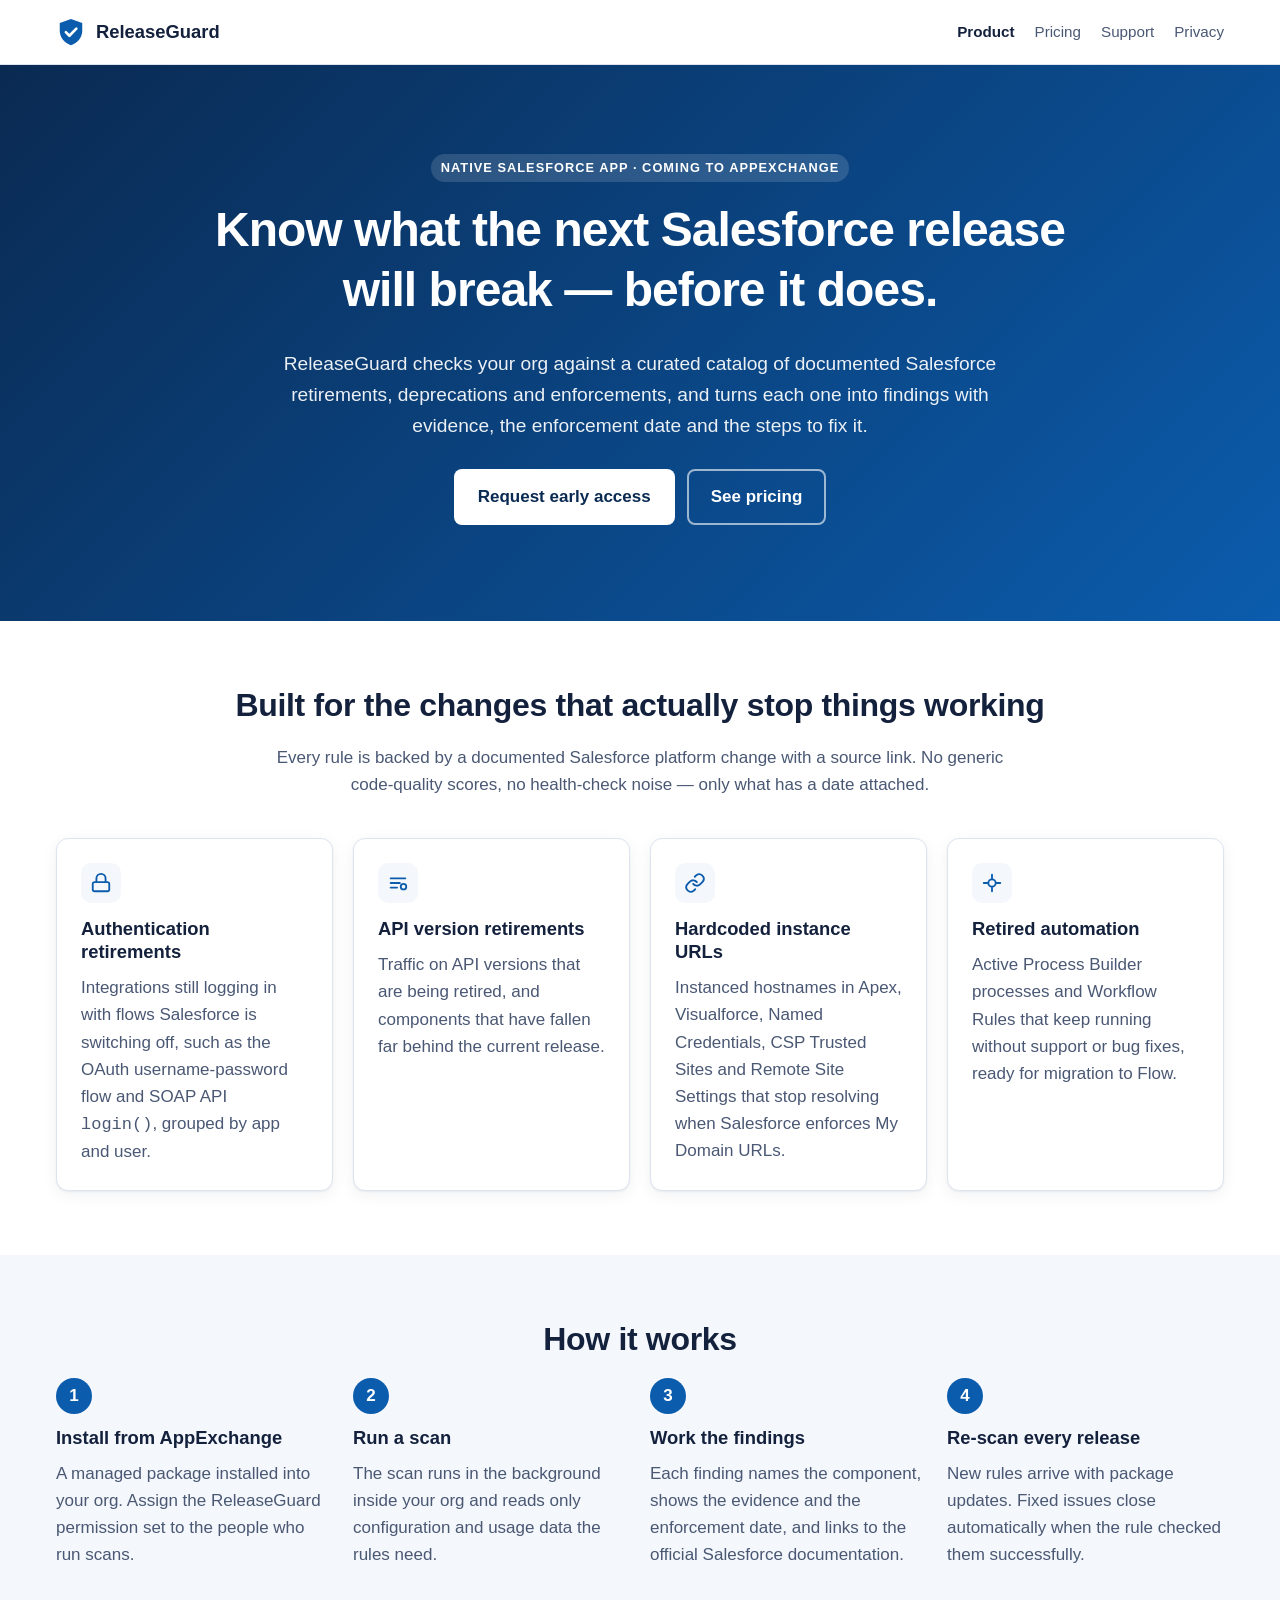
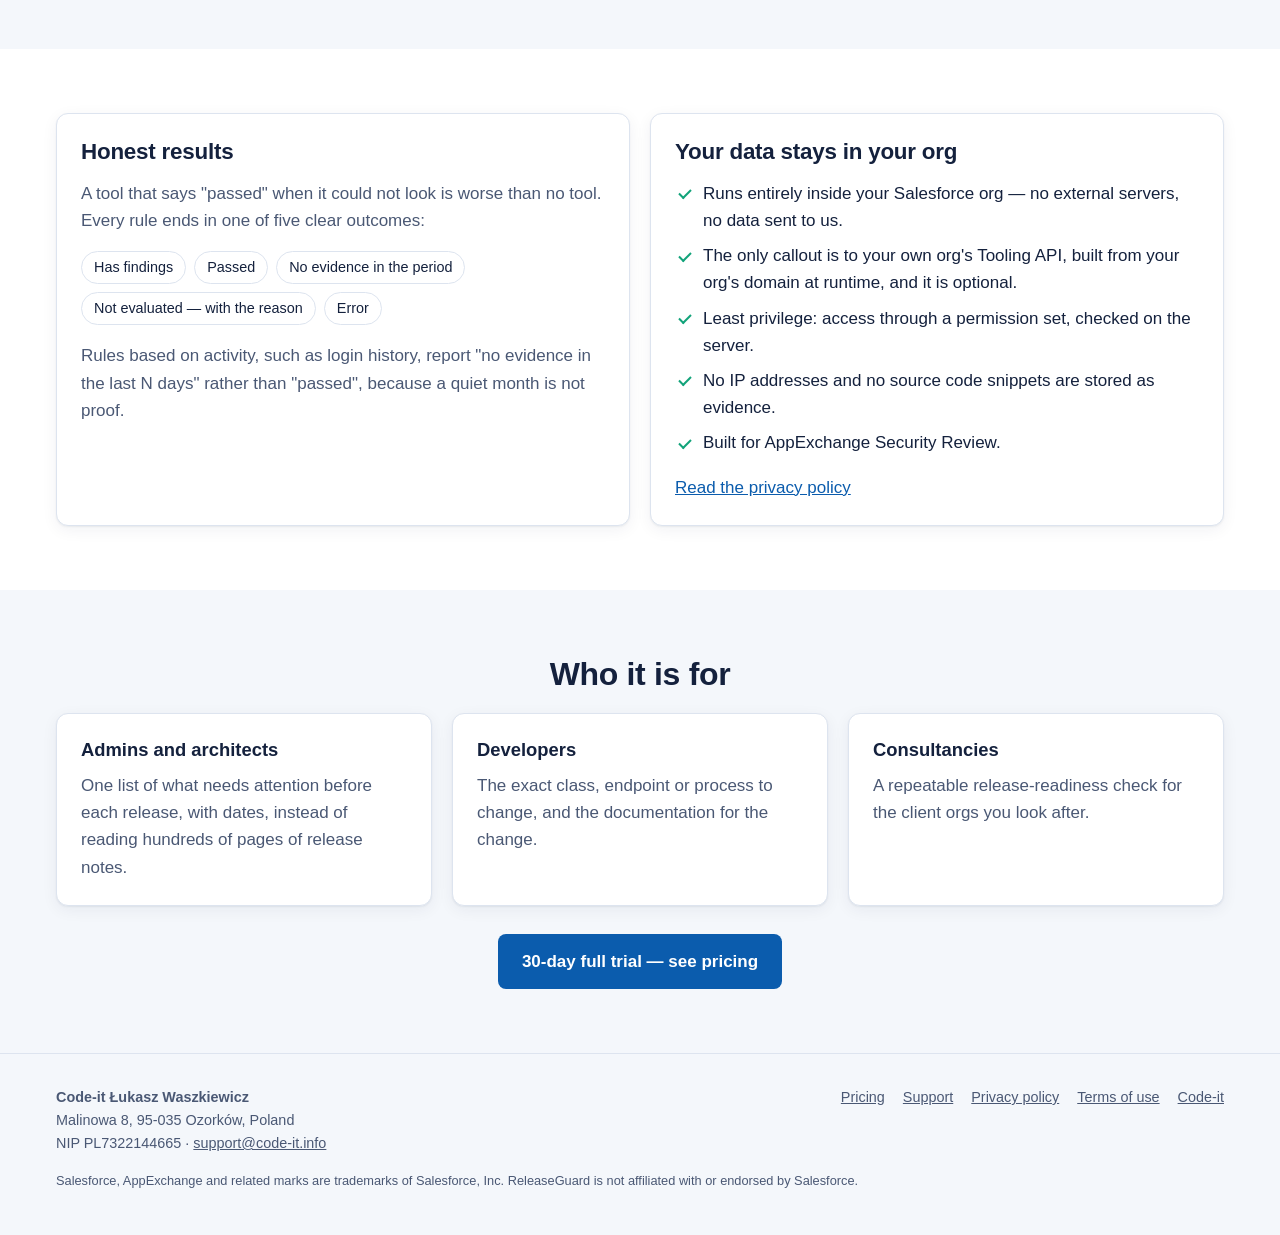
==== index.html @ ee730c9d "Add the ReleaseGuard product website (lukWaszkiewicz/ReleaseGuard#108) Static site for releaseguard." ====
<!doctype html>
<html lang="en">
<head>
  <meta charset="utf-8">
  <meta name="viewport" content="width=device-width, initial-scale=1">
  <title>ReleaseGuard — Salesforce release readiness</title>
  <meta name="description" content="ReleaseGuard finds what in your Salesforce org may break because of an upcoming release, retirement, deprecation or enforcement — and tells you how to fix it before the date.">
  <link rel="icon" href="assets/favicon.svg" type="image/svg+xml">
  <link rel="stylesheet" href="assets/style.css">
</head>
<body>
  <a class="skip-link" href="#main">Skip to content</a>

  <header class="site-header">
    <div class="container">
      <a class="brand" href="./">
        <svg viewBox="0 0 32 32" aria-hidden="true"><path d="M16 2 4 6.5v8.2c0 7.3 5.1 13.3 12 15.3 6.9-2 12-8 12-15.3V6.5L16 2z" fill="#0b5cad"/><path d="m10.5 16.2 3.8 3.8 7.4-7.6" fill="none" stroke="#fff" stroke-width="2.8" stroke-linecap="round" stroke-linejoin="round"/></svg>
        ReleaseGuard
      </a>
      <nav class="site-nav" aria-label="Main">
        <a href="./" aria-current="page">Product</a>
        <a href="pricing.html">Pricing</a>
        <a href="support.html">Support</a>
        <a href="privacy.html">Privacy</a>
      </nav>
    </div>
  </header>

  <main id="main">
    <section class="hero">
      <div class="container">
        <span class="eyebrow">Native Salesforce app · Coming to AppExchange</span>
        <h1>Know what the next Salesforce release will break — before it does.</h1>
        <p class="lead">ReleaseGuard checks your org against a curated catalog of documented Salesforce retirements,
          deprecations and enforcements, and turns each one into findings with evidence, the enforcement date and the
          steps to fix it.</p>
        <div class="actions">
          <a class="button button-primary" href="mailto:support@code-it.info?subject=ReleaseGuard%20early%20access">Request early access</a>
          <a class="button button-outline" href="pricing.html">See pricing</a>
        </div>
      </div>
    </section>

    <section class="section">
      <div class="container">
        <h2>Built for the changes that actually stop things working</h2>
        <p class="section-intro">Every rule is backed by a documented Salesforce platform change with a source link.
          No generic code-quality scores, no health-check noise — only what has a date attached.</p>
        <div class="grid grid-4">
          <article class="card">
            <div class="icon"><svg viewBox="0 0 24 24" fill="none" stroke="currentColor" stroke-width="2" stroke-linecap="round" stroke-linejoin="round" aria-hidden="true"><rect x="3" y="11" width="18" height="10" rx="2"/><path d="M7 11V7a5 5 0 0 1 10 0v4"/></svg></div>
            <h3>Authentication retirements</h3>
            <p class="muted">Integrations still logging in with flows Salesforce is switching off, such as the OAuth
              username-password flow and SOAP API <code>login()</code>, grouped by app and user.</p>
          </article>
          <article class="card">
            <div class="icon"><svg viewBox="0 0 24 24" fill="none" stroke="currentColor" stroke-width="2" stroke-linecap="round" stroke-linejoin="round" aria-hidden="true"><path d="M4 7h16M4 12h10M4 17h7"/><circle cx="18" cy="16" r="3"/></svg></div>
            <h3>API version retirements</h3>
            <p class="muted">Traffic on API versions that are being retired, and components that have fallen far behind
              the current release.</p>
          </article>
          <article class="card">
            <div class="icon"><svg viewBox="0 0 24 24" fill="none" stroke="currentColor" stroke-width="2" stroke-linecap="round" stroke-linejoin="round" aria-hidden="true"><path d="M10 13a5 5 0 0 0 7.5.5l3-3a5 5 0 0 0-7-7l-1.7 1.7"/><path d="M14 11a5 5 0 0 0-7.5-.5l-3 3a5 5 0 0 0 7 7l1.7-1.7"/></svg></div>
            <h3>Hardcoded instance URLs</h3>
            <p class="muted">Instanced hostnames in Apex, Visualforce, Named Credentials, CSP Trusted Sites and Remote
              Site Settings that stop resolving when Salesforce enforces My Domain URLs.</p>
          </article>
          <article class="card">
            <div class="icon"><svg viewBox="0 0 24 24" fill="none" stroke="currentColor" stroke-width="2" stroke-linecap="round" stroke-linejoin="round" aria-hidden="true"><path d="M12 3v4M12 17v4M3 12h4M17 12h4"/><circle cx="12" cy="12" r="4"/></svg></div>
            <h3>Retired automation</h3>
            <p class="muted">Active Process Builder processes and Workflow Rules that keep running without support or
              bug fixes, ready for migration to Flow.</p>
          </article>
        </div>
      </div>
    </section>

    <section class="section section-soft">
      <div class="container">
        <h2>How it works</h2>
        <ol class="steps">
          <li>
            <h3>Install from AppExchange</h3>
            <p class="muted">A managed package installed into your org. Assign the ReleaseGuard permission set to the
              people who run scans.</p>
          </li>
          <li>
            <h3>Run a scan</h3>
            <p class="muted">The scan runs in the background inside your org and reads only configuration and usage
              data the rules need.</p>
          </li>
          <li>
            <h3>Work the findings</h3>
            <p class="muted">Each finding names the component, shows the evidence and the enforcement date, and links
              to the official Salesforce documentation.</p>
          </li>
          <li>
            <h3>Re-scan every release</h3>
            <p class="muted">New rules arrive with package updates. Fixed issues close automatically when the rule
              checked them successfully.</p>
          </li>
        </ol>
      </div>
    </section>

    <section class="section">
      <div class="container">
        <div class="pair">
          <div class="card">
            <h2>Honest results</h2>
            <p class="muted">A tool that says "passed" when it could not look is worse than no tool. Every rule ends in
              one of five clear outcomes:</p>
            <ul class="outcomes">
              <li>Has findings</li>
              <li>Passed</li>
              <li>No evidence in the period</li>
              <li>Not evaluated — with the reason</li>
              <li>Error</li>
            </ul>
            <p class="muted" style="margin-top:1em">Rules based on activity, such as login history, report "no evidence
              in the last N days" rather than "passed", because a quiet month is not proof.</p>
          </div>
          <div class="card">
            <h2>Your data stays in your org</h2>
            <ul class="check-list">
              <li>Runs entirely inside your Salesforce org — no external servers, no data sent to us.</li>
              <li>The only callout is to your own org's Tooling API, built from your org's domain at runtime, and it is
                optional.</li>
              <li>Least privilege: access through a permission set, checked on the server.</li>
              <li>No IP addresses and no source code snippets are stored as evidence.</li>
              <li>Built for AppExchange Security Review.</li>
            </ul>
            <p><a href="privacy.html">Read the privacy policy</a></p>
          </div>
        </div>
      </div>
    </section>

    <section class="section section-soft">
      <div class="container">
        <h2>Who it is for</h2>
        <div class="grid">
          <div class="card">
            <h3>Admins and architects</h3>
            <p class="muted">One list of what needs attention before each release, with dates, instead of reading
              hundreds of pages of release notes.</p>
          </div>
          <div class="card">
            <h3>Developers</h3>
            <p class="muted">The exact class, endpoint or process to change, and the documentation for the change.</p>
          </div>
          <div class="card">
            <h3>Consultancies</h3>
            <p class="muted">A repeatable release-readiness check for the client orgs you look after.</p>
          </div>
        </div>
        <div class="actions">
          <a class="button button-brand" href="pricing.html">30-day full trial — see pricing</a>
        </div>
      </div>
    </section>
  </main>

  <footer class="site-footer">
    <div class="container">
      <address>
        <strong>Code-it Łukasz Waszkiewicz</strong><br>
        Malinowa 8, 95-035 Ozorków, Poland<br>
        NIP PL7322144665 · <a href="mailto:support@code-it.info">support@code-it.info</a>
      </address>
      <nav aria-label="Footer">
        <a href="pricing.html">Pricing</a>
        <a href="support.html">Support</a>
        <a href="privacy.html">Privacy policy</a>
        <a href="terms.html">Terms of use</a>
        <a href="https://www.code-it.info">Code-it</a>
      </nav>
      <p class="disclaimer">Salesforce, AppExchange and related marks are trademarks of Salesforce, Inc. ReleaseGuard is
        not affiliated with or endorsed by Salesforce.</p>
    </div>
  </footer>
</body>
</html>
---- assets/style.css ----
/* ReleaseGuard product site. No external fonts, scripts or trackers by design. */

:root {
  --bg: #ffffff;
  --bg-soft: #f4f7fb;
  --bg-card: #ffffff;
  --text: #14213d;
  --text-muted: #4a5874;
  --border: #dde4ef;
  --brand: #0b5cad;
  --brand-strong: #08427d;
  --brand-contrast: #ffffff;
  --accent: #12a37a;
  --warn: #c76a00;
  --hero-from: #0a2a52;
  --hero-to: #0b5cad;
  --hero-text: #ffffff;
  --shadow: 0 1px 2px rgba(20, 33, 61, 0.06), 0 4px 16px rgba(20, 33, 61, 0.06);
  --radius: 12px;
  --max: 1200px;
}

@media (prefers-color-scheme: dark) {
  :root {
    --bg: #0d1420;
    --bg-soft: #121b2b;
    --bg-card: #162134;
    --text: #e6ecf5;
    --text-muted: #a3b1c8;
    --border: #26344d;
    --brand: #5aa6f0;
    --brand-strong: #8cc2f7;
    --brand-contrast: #0d1420;
    --accent: #3ccf9f;
    --warn: #f0a54a;
    --hero-from: #0a1a33;
    --hero-to: #11386a;
    --shadow: 0 1px 2px rgba(0, 0, 0, 0.3), 0 4px 16px rgba(0, 0, 0, 0.25);
  }
}

*,
*::before,
*::after {
  box-sizing: border-box;
}

html {
  -webkit-text-size-adjust: 100%;
}

body {
  margin: 0;
  background: var(--bg);
  color: var(--text);
  font-family: -apple-system, BlinkMacSystemFont, "Segoe UI", Roboto, "Helvetica Neue", Arial, sans-serif;
  font-size: 17px;
  line-height: 1.6;
}

a {
  color: var(--brand);
}

a:hover {
  color: var(--brand-strong);
}

h1,
h2,
h3 {
  line-height: 1.25;
  margin: 0 0 0.6em;
}

h1 {
  font-size: clamp(2rem, 5vw, 3rem);
  letter-spacing: -0.02em;
}

h2 {
  font-size: clamp(1.5rem, 3.2vw, 2rem);
  letter-spacing: -0.01em;
}

h3 {
  font-size: 1.15rem;
}

p {
  margin: 0 0 1em;
}

.container {
  max-width: var(--max);
  margin: 0 auto;
  padding: 0 16px;
}

.skip-link {
  position: absolute;
  left: -9999px;
}

.skip-link:focus {
  left: 16px;
  top: 8px;
  background: var(--bg-card);
  padding: 8px 12px;
  z-index: 10;
}

/* Header */

.site-header {
  border-bottom: 1px solid var(--border);
  background: var(--bg);
  position: sticky;
  top: 0;
  z-index: 5;
}

.site-header .container {
  display: flex;
  align-items: center;
  justify-content: space-between;
  gap: 16px;
  min-height: 64px;
  flex-wrap: wrap;
}

.brand {
  display: inline-flex;
  align-items: center;
  gap: 10px;
  font-weight: 700;
  font-size: 1.15rem;
  color: var(--text);
  text-decoration: none;
}

.brand svg {
  width: 30px;
  height: 30px;
  flex: none;
}

.site-nav {
  display: flex;
  flex-wrap: wrap;
  gap: 4px 20px;
}

.site-nav a {
  color: var(--text-muted);
  text-decoration: none;
  font-size: 0.95rem;
  padding: 6px 0;
}

.site-nav a:hover,
.site-nav a[aria-current="page"] {
  color: var(--text);
}

.site-nav a[aria-current="page"] {
  font-weight: 600;
}

/* Hero */

.hero {
  background: linear-gradient(135deg, var(--hero-from), var(--hero-to));
  color: var(--hero-text);
  padding: 88px 0 96px;
  text-align: center;
}

.hero h1 {
  max-width: 900px;
  margin-left: auto;
  margin-right: auto;
}

.hero p.lead {
  font-size: 1.2rem;
  max-width: 760px;
  margin-left: auto;
  margin-right: auto;
  opacity: 0.92;
}

.hero .actions {
  justify-content: center;
}

.eyebrow {
  display: inline-block;
  font-size: 0.8rem;
  font-weight: 600;
  letter-spacing: 0.08em;
  text-transform: uppercase;
  padding: 4px 10px;
  border-radius: 999px;
  background: rgba(255, 255, 255, 0.14);
  margin-bottom: 18px;
}

.actions {
  display: flex;
  flex-wrap: wrap;
  gap: 12px;
  margin-top: 28px;
}

.button {
  display: inline-block;
  padding: 12px 22px;
  border-radius: 8px;
  font-weight: 600;
  text-decoration: none;
  border: 2px solid transparent;
}

.button-primary {
  background: #ffffff;
  color: #0a2a52;
}

.button-primary:hover {
  color: #0a2a52;
  background: #e8f1fb;
}

.button-outline {
  border-color: rgba(255, 255, 255, 0.6);
  color: #ffffff;
}

.button-outline:hover {
  color: #ffffff;
  border-color: #ffffff;
}

.button-brand {
  background: var(--brand);
  color: var(--brand-contrast);
}

.button-brand:hover {
  background: var(--brand-strong);
  color: var(--brand-contrast);
}

/* Sections */

.section {
  padding: 64px 0;
}

.section-soft {
  background: var(--bg-soft);
}

/* Section titles and intros sit centred above full-width content, so wide screens stay balanced. */
.section > .container > h1,
.section > .container > h2 {
  text-align: center;
}

.section-intro {
  max-width: 760px;
  color: var(--text-muted);
  margin: 0 auto 40px;
  text-align: center;
}

.section > .container > .actions,
.section > .container > p.muted {
  justify-content: center;
  text-align: center;
}

.section > .container > .notice {
  max-width: 760px;
  margin-left: auto;
  margin-right: auto;
}

.grid {
  display: grid;
  gap: 20px;
  grid-template-columns: repeat(auto-fit, minmax(260px, 1fr));
}

.grid-4 {
  grid-template-columns: repeat(auto-fit, minmax(220px, 1fr));
}

.card {
  background: var(--bg-card);
  border: 1px solid var(--border);
  border-radius: var(--radius);
  padding: 24px;
  box-shadow: var(--shadow);
}

.card p:last-child,
.card ul:last-child {
  margin-bottom: 0;
}

.card .icon {
  width: 40px;
  height: 40px;
  border-radius: 10px;
  display: grid;
  place-items: center;
  background: var(--bg-soft);
  color: var(--brand);
  margin-bottom: 14px;
}

.card .icon svg {
  width: 22px;
  height: 22px;
}

.muted {
  color: var(--text-muted);
}

.steps {
  counter-reset: step;
  list-style: none;
  padding: 0;
  margin: 0;
  display: grid;
  gap: 20px;
  grid-template-columns: repeat(auto-fit, minmax(220px, 1fr));
}

.steps li {
  counter-increment: step;
  position: relative;
  padding-top: 48px;
}

.steps li::before {
  content: counter(step);
  position: absolute;
  top: 0;
  left: 0;
  width: 36px;
  height: 36px;
  border-radius: 50%;
  background: var(--brand);
  color: var(--brand-contrast);
  display: grid;
  place-items: center;
  font-weight: 700;
}

.check-list {
  list-style: none;
  padding: 0;
  margin: 0 0 1em;
}

.check-list li {
  position: relative;
  padding-left: 28px;
  margin-bottom: 8px;
}

.check-list li::before {
  content: "";
  position: absolute;
  left: 4px;
  top: 0.55em;
  width: 12px;
  height: 7px;
  border-left: 2px solid var(--accent);
  border-bottom: 2px solid var(--accent);
  transform: rotate(-45deg);
}

.outcomes {
  display: flex;
  flex-wrap: wrap;
  gap: 8px;
  margin: 0;
  padding: 0;
  list-style: none;
}

.outcomes li {
  border: 1px solid var(--border);
  border-radius: 999px;
  padding: 4px 12px;
  font-size: 0.9rem;
  background: var(--bg-card);
}

/* Pricing */

.price-grid {
  display: grid;
  gap: 20px;
  grid-template-columns: repeat(auto-fit, minmax(260px, 1fr));
  align-items: stretch;
}

.price-grid {
  padding-top: 14px;
}

.price-card {
  position: relative;
  display: flex;
  flex-direction: column;
  padding: 32px 28px;
}

.price-card > h2,
.price-card > .price,
.price-card > .launch-price {
  text-align: center;
}

.price-card > .launch-price {
  padding-bottom: 20px;
  border-bottom: 1px solid var(--border);
  margin-bottom: 20px;
}

.price-card.featured {
  border: 2px solid var(--brand);
}

/* The badge sits on the card border so all three cards keep their rows aligned. */
.price-card .badge {
  position: absolute;
  top: 0;
  left: 50%;
  transform: translate(-50%, -50%);
  background: var(--brand);
  color: var(--brand-contrast);
  padding: 4px 12px;
  border-radius: 999px;
  white-space: nowrap;
  margin: 0;
}

.pair {
  display: grid;
  gap: 20px;
  grid-template-columns: repeat(auto-fit, minmax(300px, 1fr));
  align-items: stretch;
}

.pair > .card h2 {
  font-size: 1.4rem;
}

.price {
  font-size: 2.2rem;
  font-weight: 700;
  margin: 4px 0 0;
}

.price small {
  font-size: 0.95rem;
  font-weight: 400;
  color: var(--text-muted);
}

.launch-price {
  color: var(--accent);
  font-weight: 600;
  font-size: 0.95rem;
  margin-bottom: 16px;
}

.badge {
  display: inline-block;
  font-size: 0.75rem;
  font-weight: 700;
  letter-spacing: 0.05em;
  text-transform: uppercase;
  color: var(--brand);
  margin-bottom: 6px;
}

.notice {
  border-left: 4px solid var(--brand);
  background: var(--bg-soft);
  padding: 16px 20px;
  border-radius: 0 var(--radius) var(--radius) 0;
  margin: 24px 0;
}

/* Tables */

.table-wrap {
  overflow-x: auto;
  margin: 0 0 1.5em;
}

table {
  width: 100%;
  border-collapse: collapse;
  font-size: 0.95rem;
}

th,
td {
  text-align: left;
  padding: 10px 12px;
  border-bottom: 1px solid var(--border);
  vertical-align: top;
}

th {
  background: var(--bg-soft);
  font-weight: 600;
}

/* Long-form legal pages */

.prose {
  max-width: 760px;
  padding: 48px 16px 64px;
  margin: 0 auto;
}

.prose h2 {
  font-size: 1.35rem;
  margin-top: 2em;
}

.prose h3 {
  margin-top: 1.5em;
}

.prose ul,
.prose ol {
  padding-left: 1.3em;
  margin: 0 0 1em;
}

.prose li {
  margin-bottom: 6px;
}

.updated {
  color: var(--text-muted);
  font-size: 0.95rem;
}

/* Footer */

.site-footer {
  border-top: 1px solid var(--border);
  background: var(--bg-soft);
  padding: 32px 0;
  font-size: 0.9rem;
  color: var(--text-muted);
}

.site-footer .container {
  display: flex;
  flex-wrap: wrap;
  justify-content: space-between;
  gap: 16px 32px;
}

.site-footer nav {
  display: flex;
  flex-wrap: wrap;
  gap: 8px 18px;
}

.site-footer a {
  color: var(--text-muted);
}

.site-footer address {
  font-style: normal;
}

.disclaimer {
  flex-basis: 100%;
  font-size: 0.8rem;
}
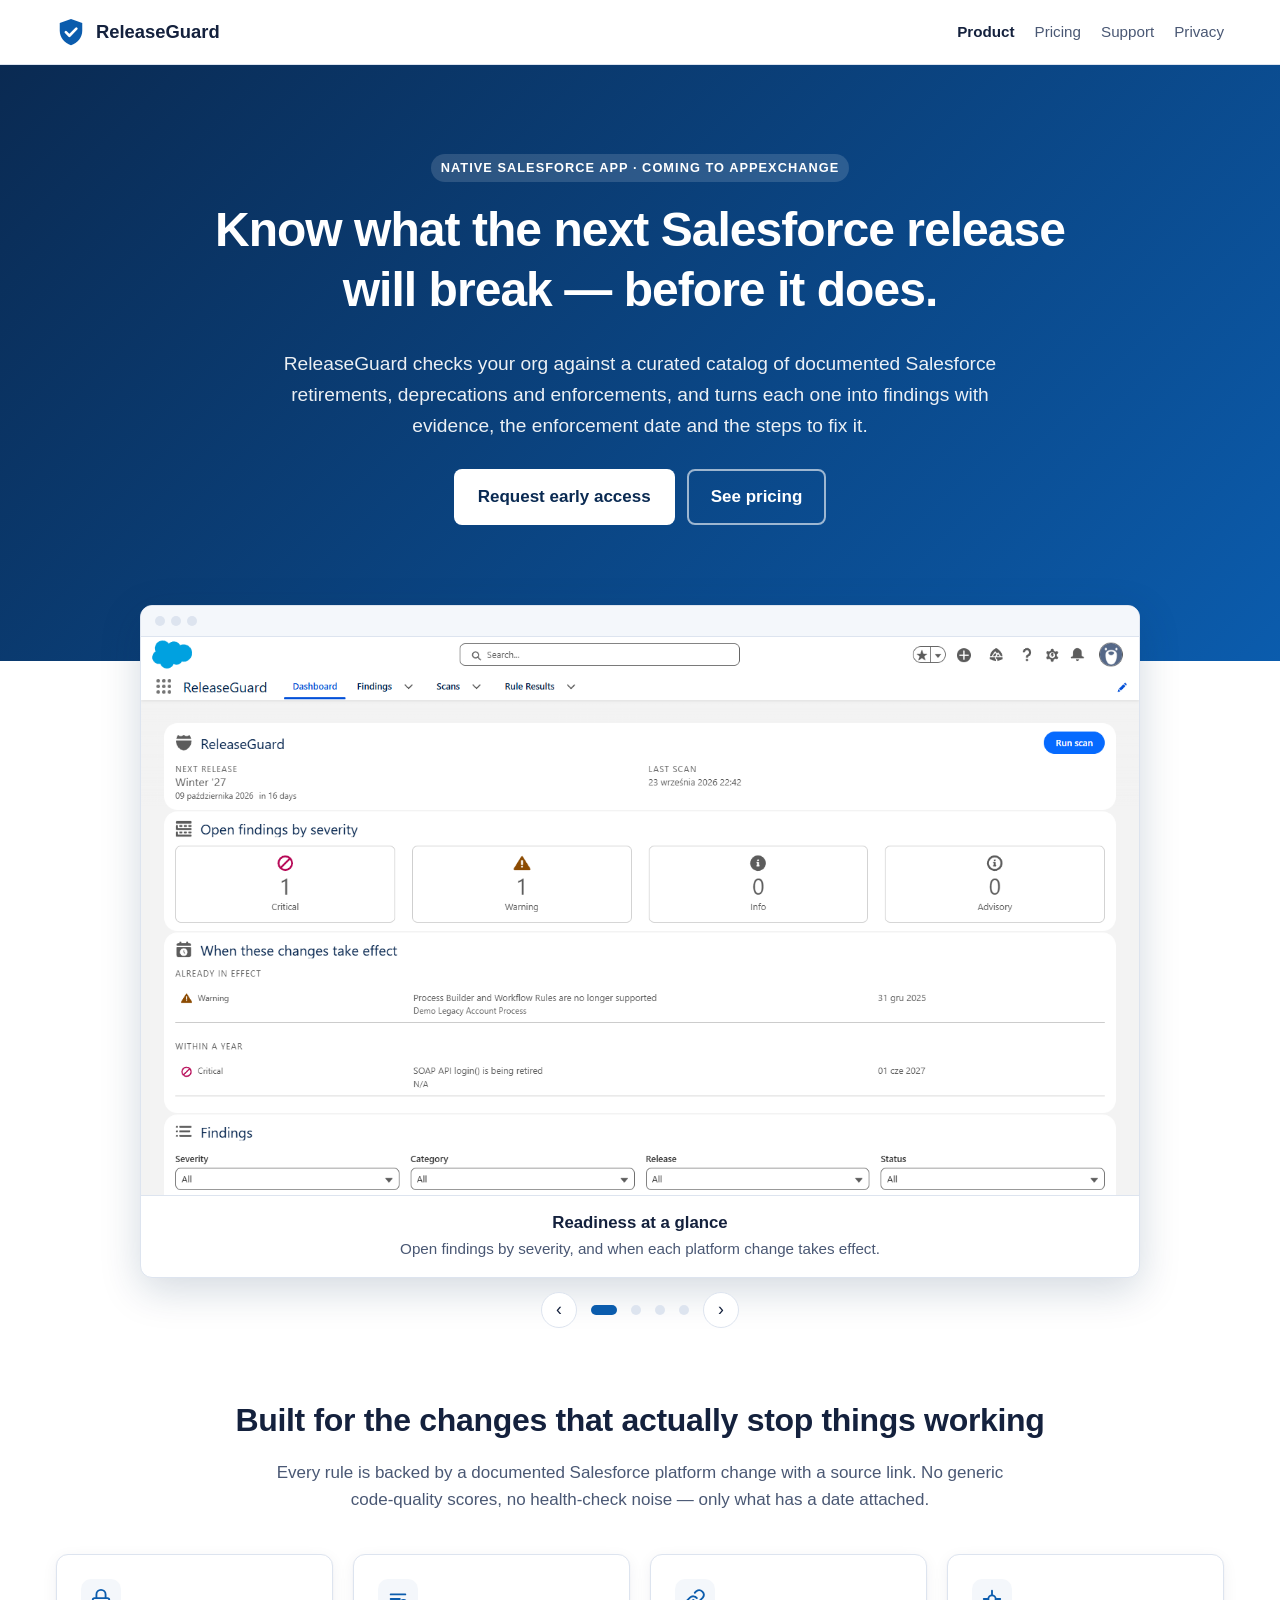
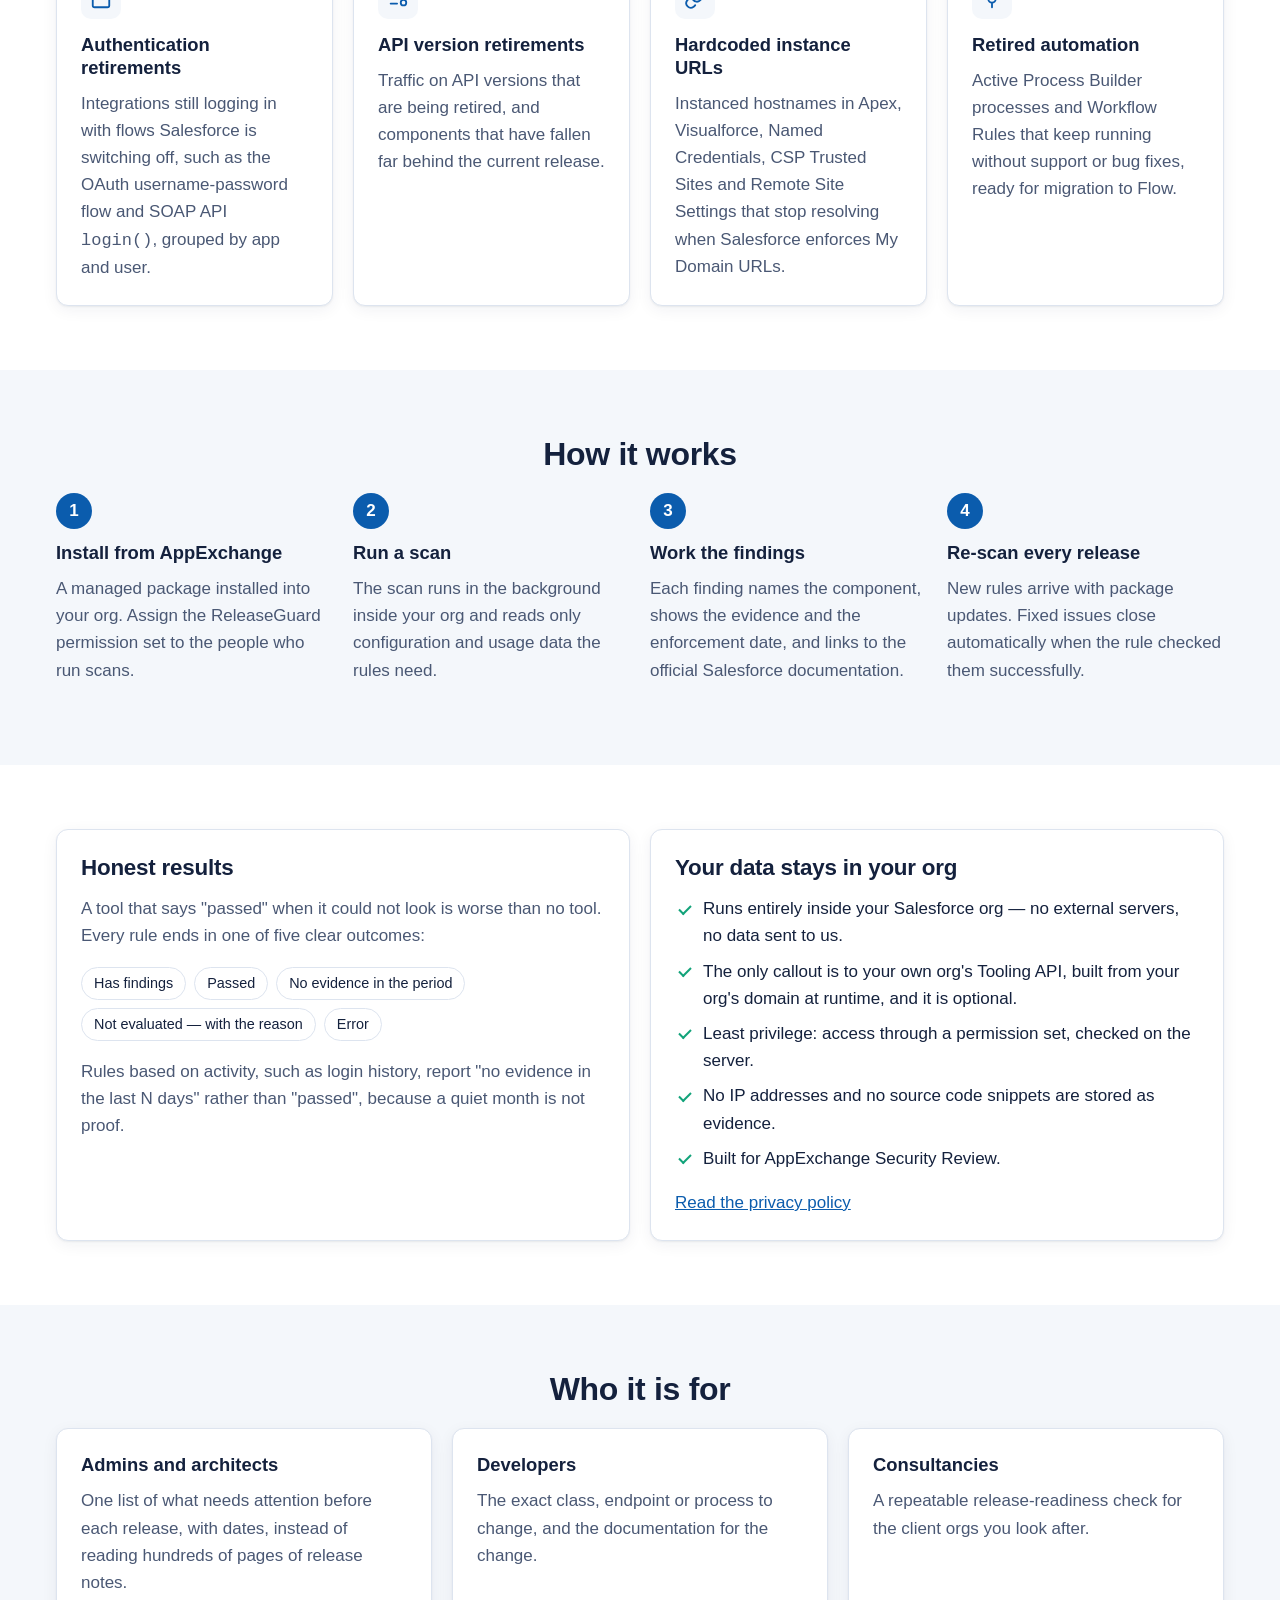
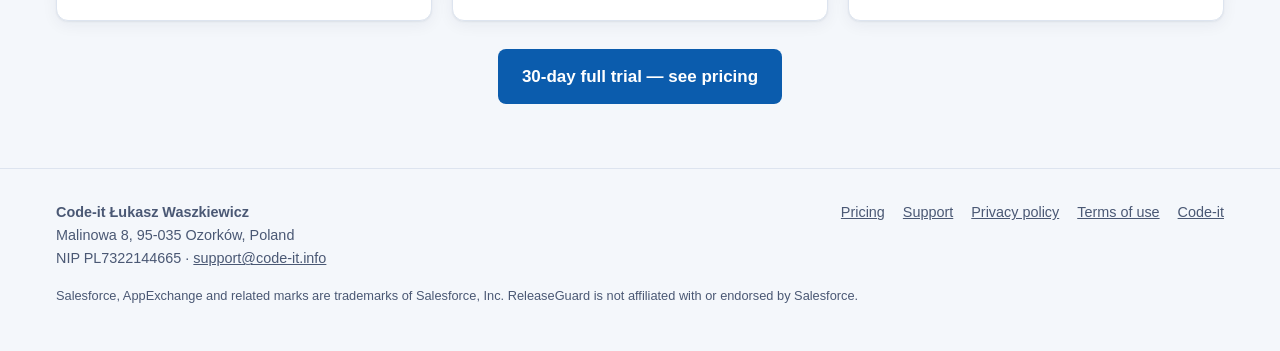
==== commit c843f66a: "Add a product screenshot slideshow to the home page (lukWaszkiewicz/ReleaseGuard#108) Four screensho" ====
--- a/index.html
+++ b/index.html
@@ -37,6 +37,42 @@
         <div class="actions">
           <a class="button button-primary" href="mailto:support@code-it.info?subject=ReleaseGuard%20early%20access">Request early access</a>
           <a class="button button-outline" href="pricing.html">See pricing</a>
+        </div>
+      </div>
+    </section>
+
+    <section class="showcase" aria-label="Product screenshots">
+      <div class="container">
+        <div class="slideshow" data-slideshow>
+          <div class="browser-frame">
+            <div class="browser-bar" aria-hidden="true"><span></span><span></span><span></span></div>
+            <div class="slides">
+              <figure class="slide is-active">
+                <img src="assets/slides/01-dashboard.png" width="1425" height="797" alt="ReleaseGuard dashboard showing the next Salesforce release, open findings by severity and when each change takes effect">
+                <figcaption>Readiness at a glance<span>Open findings by severity, and when each platform change takes effect.</span></figcaption>
+              </figure>
+              <figure class="slide">
+                <img src="assets/slides/02-findings-and-rules.png" width="1425" height="797" alt="Findings table with severity, rule, component, release and date, above the outcome of every rule in the last scan" loading="lazy">
+                <figcaption>Every rule reports an outcome<span>Findings, passes and "no evidence" — never a false pass.</span></figcaption>
+              </figure>
+              <figure class="slide">
+                <img src="assets/slides/03-finding-detail.png" width="1425" height="797" alt="Finding detail for the SOAP API login() retirement with severity, evidence and numbered steps to fix it" loading="lazy">
+                <figcaption>Evidence and the steps to fix it<span>What changed, why it matters, and a link to the Salesforce documentation.</span></figcaption>
+              </figure>
+              <figure class="slide">
+                <img src="assets/slides/04-notifications.png" width="1425" height="797" alt="Salesforce notification announcing that new ReleaseGuard rules are available" loading="lazy">
+                <figcaption>New rules with every update<span>Admins are notified when a package update brings new checks.</span></figcaption>
+              </figure>
+            </div>
+          </div>
+          <div class="slide-controls">
+            <button class="slide-arrow" type="button" data-slide-previous aria-label="Previous screenshot">&#8249;</button>
+            <button class="slide-dot" type="button" aria-label="Screenshot 1"></button>
+            <button class="slide-dot" type="button" aria-label="Screenshot 2"></button>
+            <button class="slide-dot" type="button" aria-label="Screenshot 3"></button>
+            <button class="slide-dot" type="button" aria-label="Screenshot 4"></button>
+            <button class="slide-arrow" type="button" data-slide-next aria-label="Next screenshot">&#8250;</button>
+          </div>
         </div>
       </div>
     </section>
@@ -179,5 +215,6 @@
         not affiliated with or endorsed by Salesforce.</p>
     </div>
   </footer>
+  <script src="assets/slideshow.js" defer></script>
 </body>
 </html>
--- a/assets/style.css
+++ b/assets/style.css
@@ -172,7 +172,7 @@
 .hero {
   background: linear-gradient(135deg, var(--hero-from), var(--hero-to));
   color: var(--hero-text);
-  padding: 88px 0 96px;
+  padding: 88px 0 136px;
   text-align: center;
 }
 
@@ -250,6 +250,146 @@
 .button-brand:hover {
   background: var(--brand-strong);
   color: var(--brand-contrast);
+}
+
+/* Product slideshow — overlaps the bottom of the hero */
+
+.showcase {
+  margin-top: -56px;
+  padding-bottom: 8px;
+}
+
+.slideshow {
+  max-width: 1000px;
+  margin: 0 auto;
+}
+
+.browser-frame {
+  background: var(--bg-card);
+  border: 1px solid var(--border);
+  border-radius: var(--radius);
+  box-shadow: 0 12px 40px rgba(10, 42, 82, 0.18);
+  overflow: hidden;
+}
+
+.browser-bar {
+  display: flex;
+  gap: 6px;
+  padding: 10px 14px;
+  background: var(--bg-soft);
+  border-bottom: 1px solid var(--border);
+}
+
+.browser-bar span {
+  width: 10px;
+  height: 10px;
+  border-radius: 50%;
+  background: var(--border);
+}
+
+/* All slides share one grid cell so the frame keeps the height of the tallest one. */
+.slides {
+  display: grid;
+}
+
+.slide {
+  grid-area: 1 / 1;
+  margin: 0;
+  display: none;
+}
+
+.slide:first-child,
+.slideshow.is-enhanced .slide {
+  display: block;
+}
+
+.slideshow.is-enhanced .slide {
+  opacity: 0;
+  visibility: hidden;
+  transition: opacity 0.6s ease, visibility 0.6s;
+}
+
+.slideshow.is-enhanced .slide.is-active {
+  opacity: 1;
+  visibility: visible;
+}
+
+.slide img {
+  display: block;
+  width: 100%;
+  height: auto;
+}
+
+.slide figcaption {
+  padding: 14px 20px 16px;
+  border-top: 1px solid var(--border);
+  text-align: center;
+  font-weight: 600;
+  font-size: 1.05rem;
+}
+
+.slide figcaption span {
+  display: block;
+  font-weight: 400;
+  color: var(--text-muted);
+  font-size: 0.95rem;
+}
+
+.slide-controls {
+  display: none;
+  align-items: center;
+  justify-content: center;
+  gap: 14px;
+  margin-top: 14px;
+}
+
+.slideshow.is-enhanced .slide-controls {
+  display: flex;
+}
+
+.slide-arrow {
+  width: 36px;
+  height: 36px;
+  border-radius: 50%;
+  border: 1px solid var(--border);
+  background: var(--bg-card);
+  color: var(--text);
+  font-size: 1.1rem;
+  line-height: 1;
+  cursor: pointer;
+}
+
+.slide-arrow:hover {
+  border-color: var(--brand);
+  color: var(--brand);
+}
+
+.slide-dot {
+  width: 10px;
+  height: 10px;
+  padding: 0;
+  border-radius: 50%;
+  border: none;
+  background: var(--border);
+  cursor: pointer;
+}
+
+.slide-dot[aria-current="true"] {
+  background: var(--brand);
+  width: 26px;
+  border-radius: 999px;
+}
+
+.slide-arrow:focus-visible,
+.slide-dot:focus-visible {
+  outline: 2px solid var(--brand);
+  outline-offset: 2px;
+}
+
+@media (prefers-reduced-motion: reduce) {
+  .slideshow.is-enhanced .slide {
+    transition: none;
+  }
 }
 
 /* Sections */
